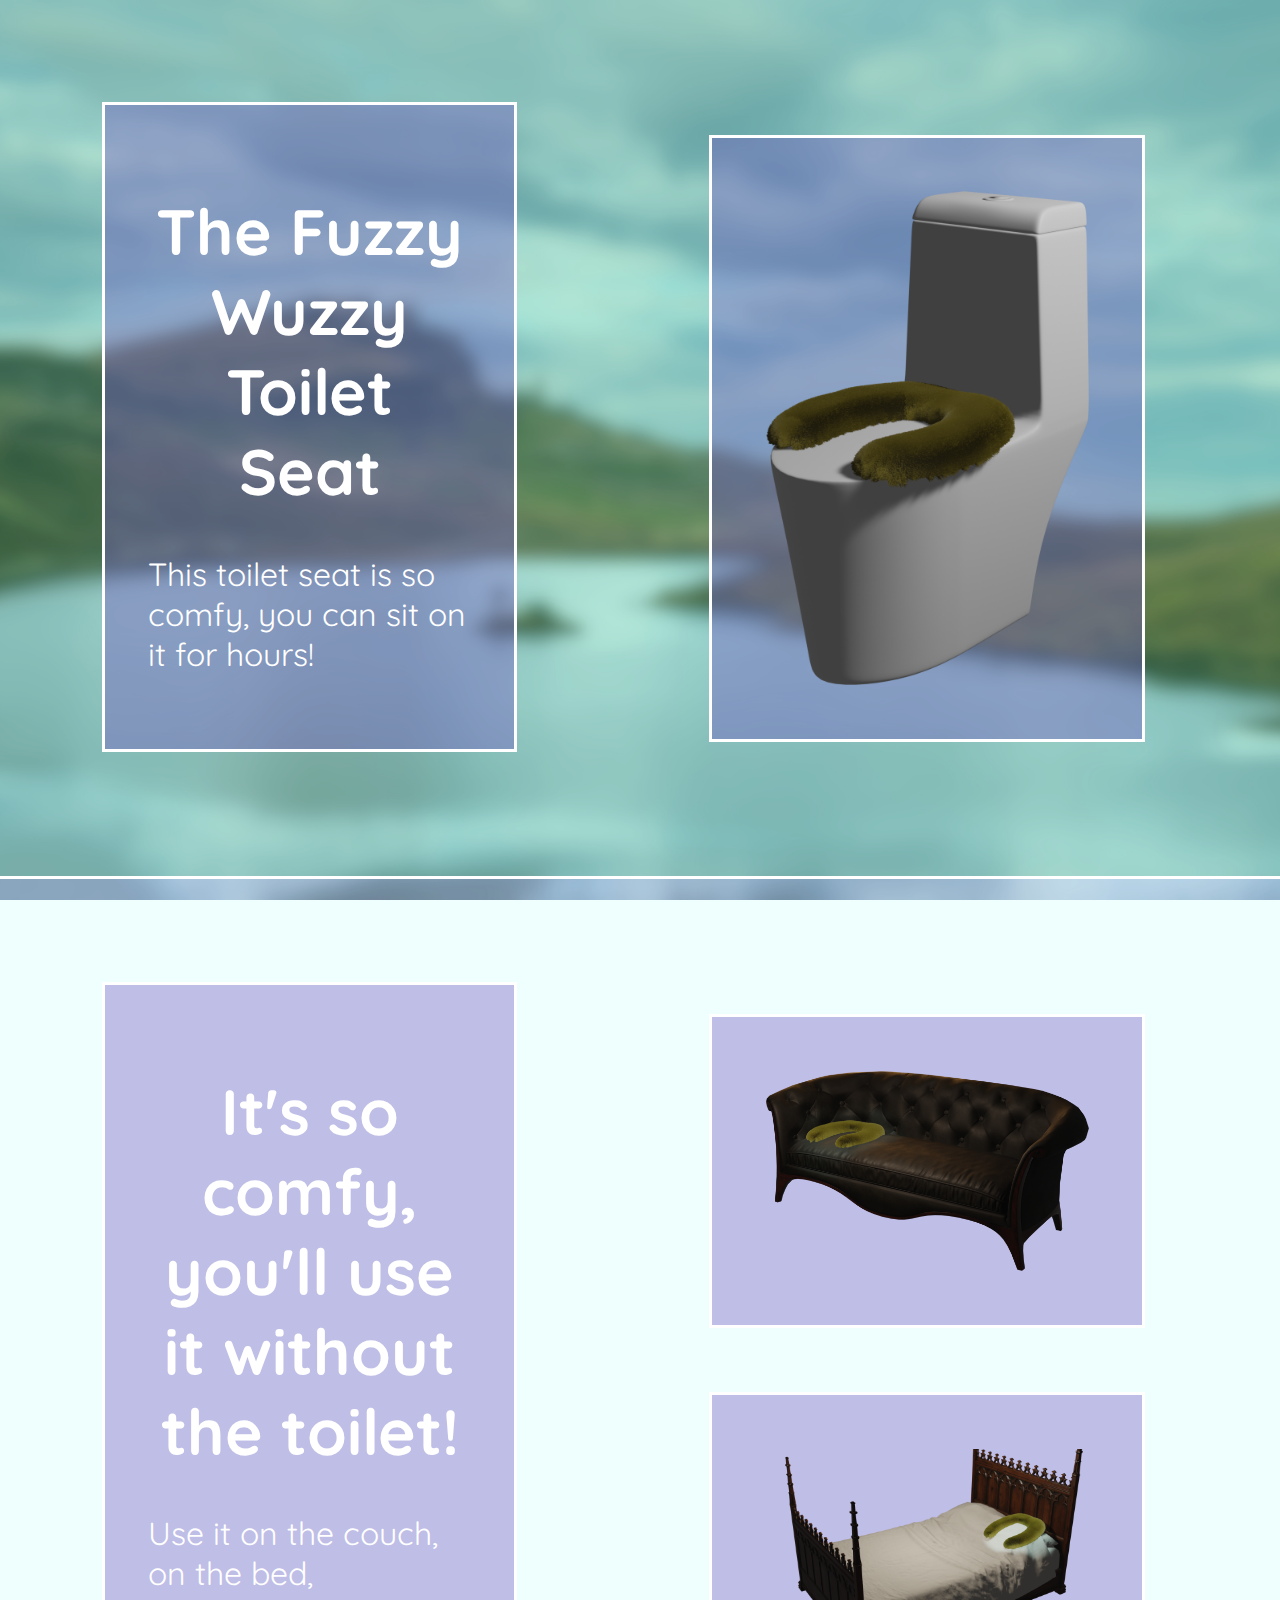
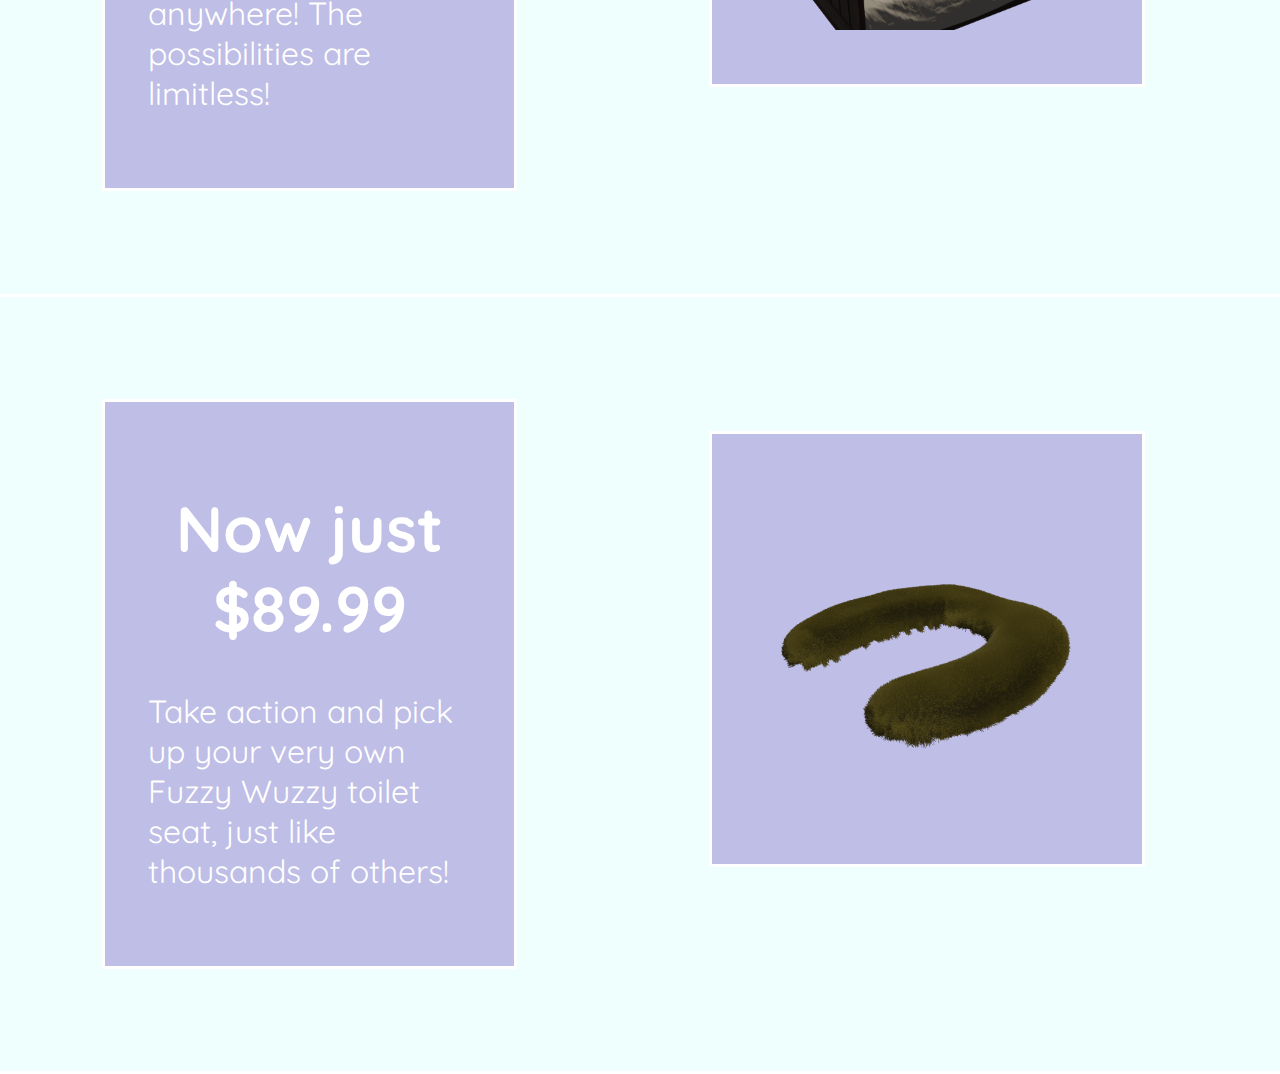
==== index.html @ 862d0af7 "Add files via upload" ====
<!DOCTYPE html>

<head>
    <link rel="stylesheet" href="css/index.css">
    <title>Fuzzy Wuzzy Toilet</title>
    <link rel="icon" type="image/x-icon" href="images/icon.png">
    <meta name = "viewport" content = "width=device-width, minimum-scale=1.0, maximum-scale = 1.0, user-scalable = no">
</head>

<body>
    <div class="section">
        <div class="text">
            <h1>The Fuzzy Wuzzy Toilet Seat</h1>
            <p>
                This toilet seat is so comfy, you can sit on it for hours!
            </p>
        </div>

        <img src="images/toilet.png" alt="fuzzy toilet seat">
    </div>

    <div class="section">
        <div class="text">
            <h1>It's so comfy, you'll use it without the toilet!</h1>
            <p>
                Use it on the couch, on the bed, anywhere! The possibilities are limitless!
            </p>
        </div>

        <img src="images/couch.png" alt="fuzzy toilet seat on couch">
        <img src="images/bed.png" alt="fuzzy toilet seat used as pillow">
    </div>

    <div class="section">
        <div class="text">
            <h1>Now just $89.99</h1>
            <p>
                Take action and pick up your very own Fuzzy Wuzzy toilet seat, just like thousands of others!
            </p>
        </div>

        <img src="images/toilet_seat.png" alt="fuzzy toilet seat on couch">
    </div>
</body>
---- css/index.css ----
@import url('https://fonts.googleapis.com/css2?family=Quicksand:wght@300;400;500;600;700&display=swap');


html { 
    background: url(../images/background.jpg) no-repeat center center fixed; 
    -webkit-background-size: cover;
    -moz-background-size: cover;
    -o-background-size: cover;
    background-size: cover; 
    font-family: 'Quicksand', sans-serif;
    max-zoom: 0;
}

body {
    filter: none;
    padding: 0px;
    margin: 0px;
    color: white;
}

.section {
    margin: 0px;
    padding: 8%;
    background-color: rgba(172, 255, 251, 0.189);
    filter: none;
    overflow: hidden;
    object-fit: contain;
    max-height: 70%;
    border-bottom: 3px solid white;
    transition-duration: 0.5s;
}

.section:hover {
    background-color: rgba(100, 227, 159, 0.358);
    transition-duration: 0.5s;
}

.section .text {
    background-color: rgba(117, 88, 193, 0.388);
    padding: 4%;
    max-width: 30%;
    min-width: 30%;
    float: left;
    display: inline;
    border: 3px solid white;
    transition-duration: 0.3s;
}

.section .text:hover {
    transition-duration: 0.3s;
    background-color: rgba(117, 88, 193, 0.5);
}

.section .text h1 {
    text-align: center;
    font-size: 400%;
    font-weight: 700;
}

.section .text p {
    font-size: 200%;
}

.section img {
    background-color: rgba(117, 88, 193, 0.388);
    max-width: 30%;
    object-fit:contain;
    padding: 5%;
    position: relative;
    float: right;
    display: inline;
    border: 3px solid white;
    margin: 3%;
    transition-duration: 0.3s;
}

.section img:hover {
    transition-duration: 0.3s;
    background-color: rgba(117, 88, 193, 0.5);
}
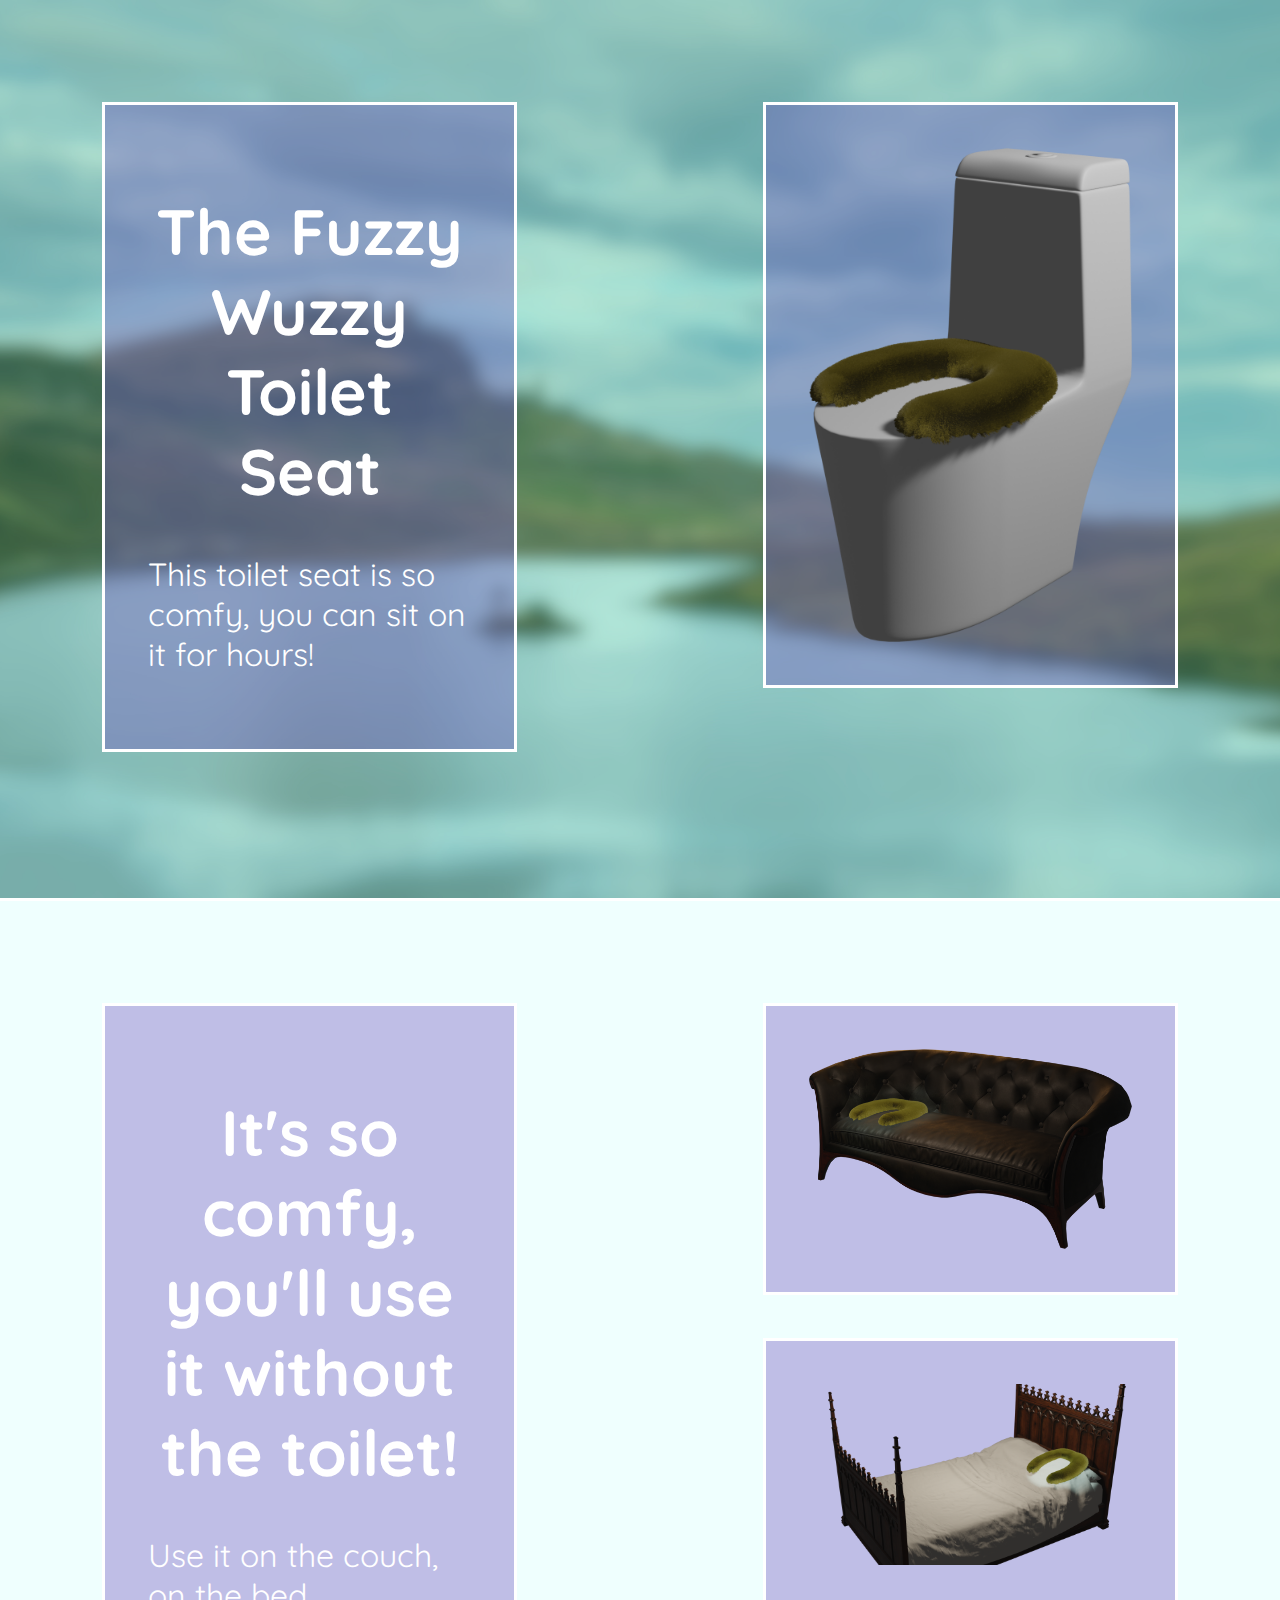
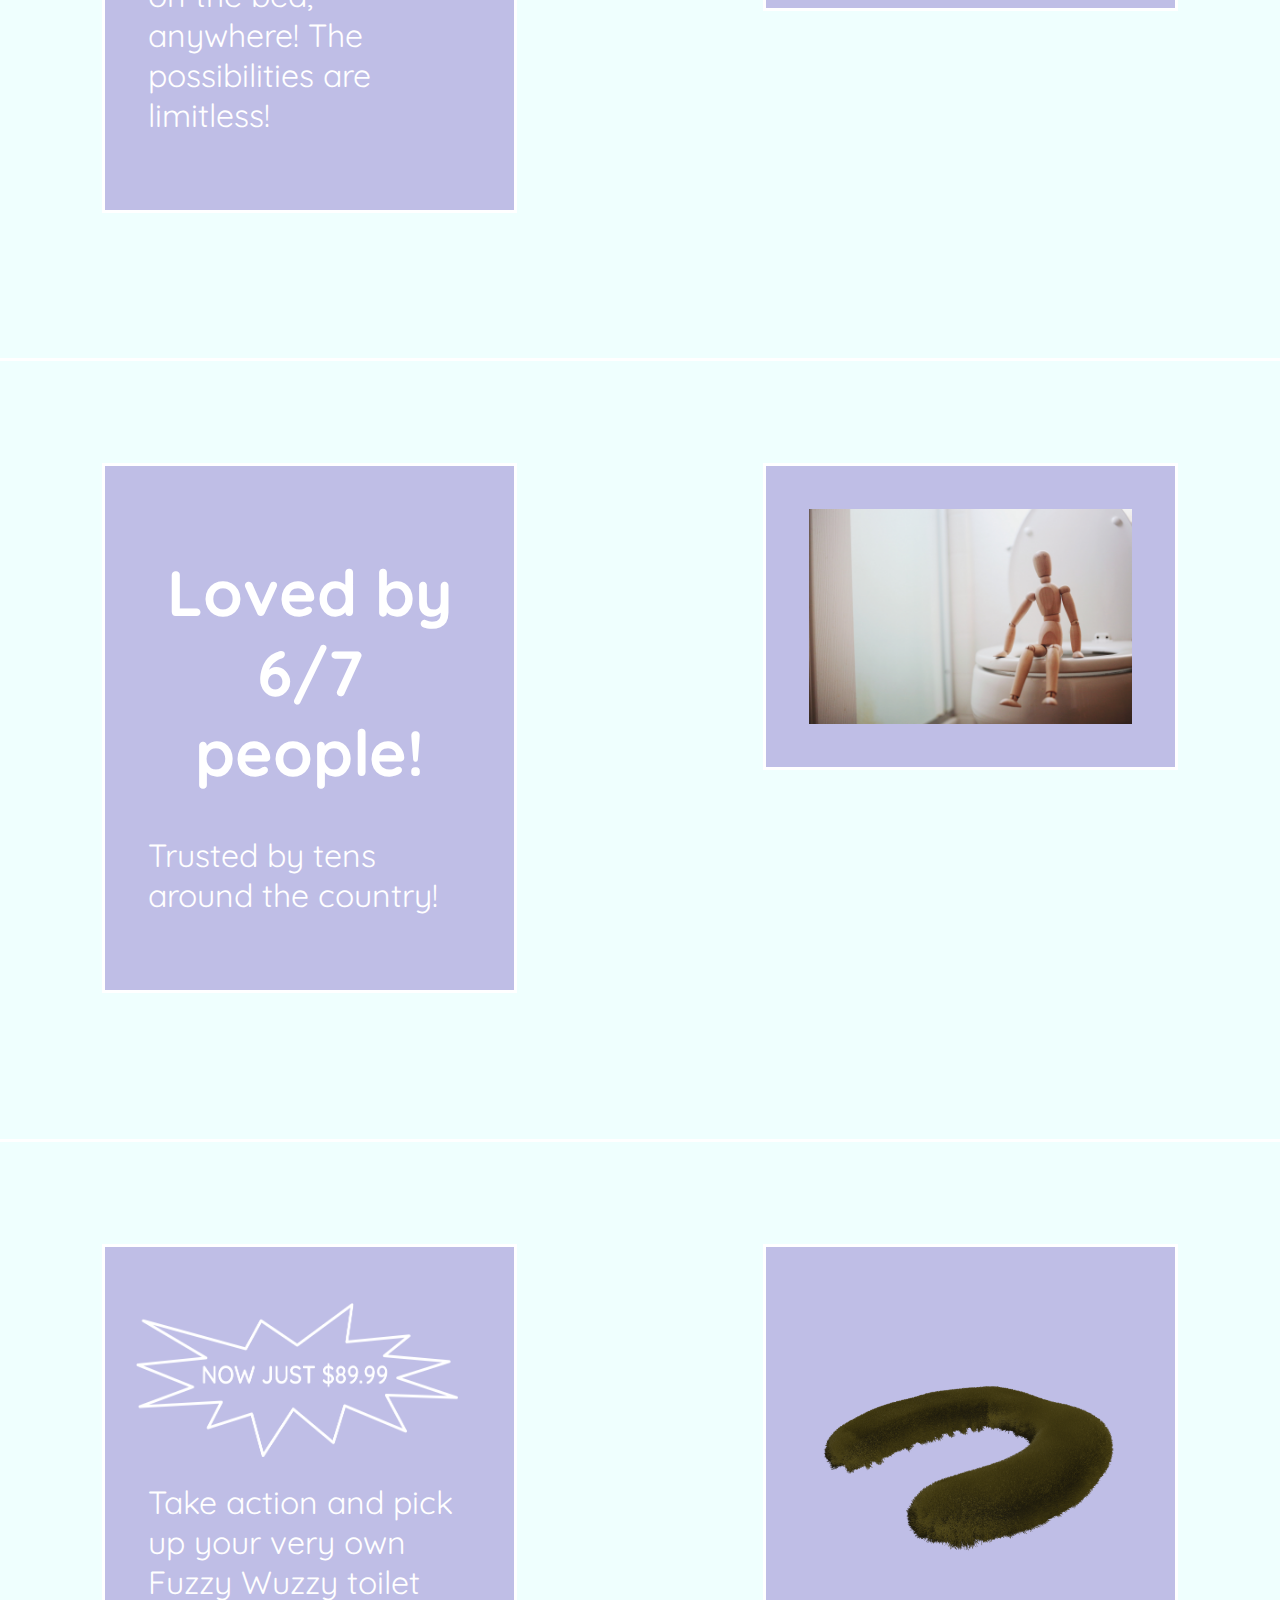
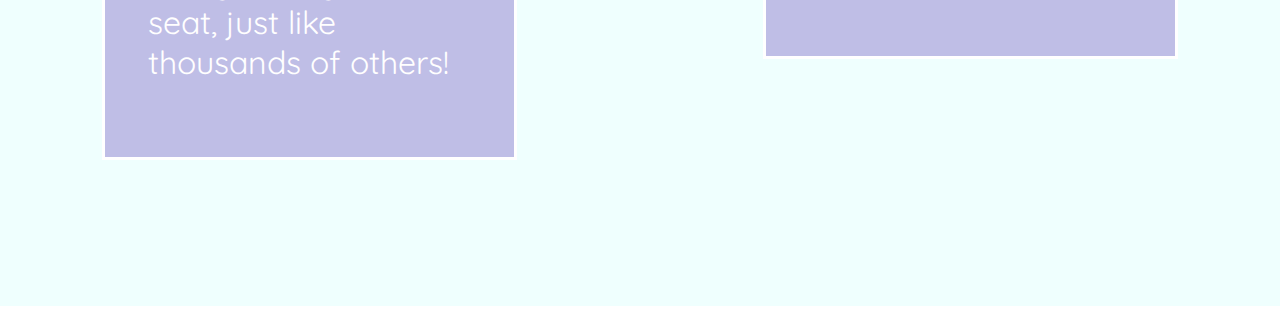
==== commit 95cfe403: "Add files via upload" ====
--- a/index.html
+++ b/index.html
@@ -33,7 +33,18 @@
 
     <div class="section">
         <div class="text">
-            <h1>Now just $89.99</h1>
+            <h1>Loved by 6/7 people!</h1>
+            <p>
+                Trusted by tens around the country!
+            </p>
+            
+        </div>
+        <img src="images/stock_toilet.jpg" alt="missing img">
+    </div>
+
+    <div class="section">
+        <div class="text">
+            <img src="images/price.png" alt="price">
             <p>
                 Take action and pick up your very own Fuzzy Wuzzy toilet seat, just like thousands of others!
             </p>
--- a/css/index.css
+++ b/css/index.css
@@ -44,11 +44,22 @@
     display: inline;
     border: 3px solid white;
     transition-duration: 0.3s;
+    margin-bottom: 4%;
 }
 
 .section .text:hover {
     transition-duration: 0.3s;
     background-color: rgba(117, 88, 193, 0.5);
+}
+
+.section .text img {
+    min-width: 100%;
+    display:block;
+    border:none;
+    background: none;
+}
+.section .text img:hover {
+    background: none;
 }
 
 .section .text h1 {
@@ -65,12 +76,12 @@
     background-color: rgba(117, 88, 193, 0.388);
     max-width: 30%;
     object-fit:contain;
-    padding: 5%;
+    padding: 4%;
     position: relative;
     float: right;
     display: inline;
     border: 3px solid white;
-    margin: 3%;
+    margin-bottom: 4%;
     transition-duration: 0.3s;
 }
 
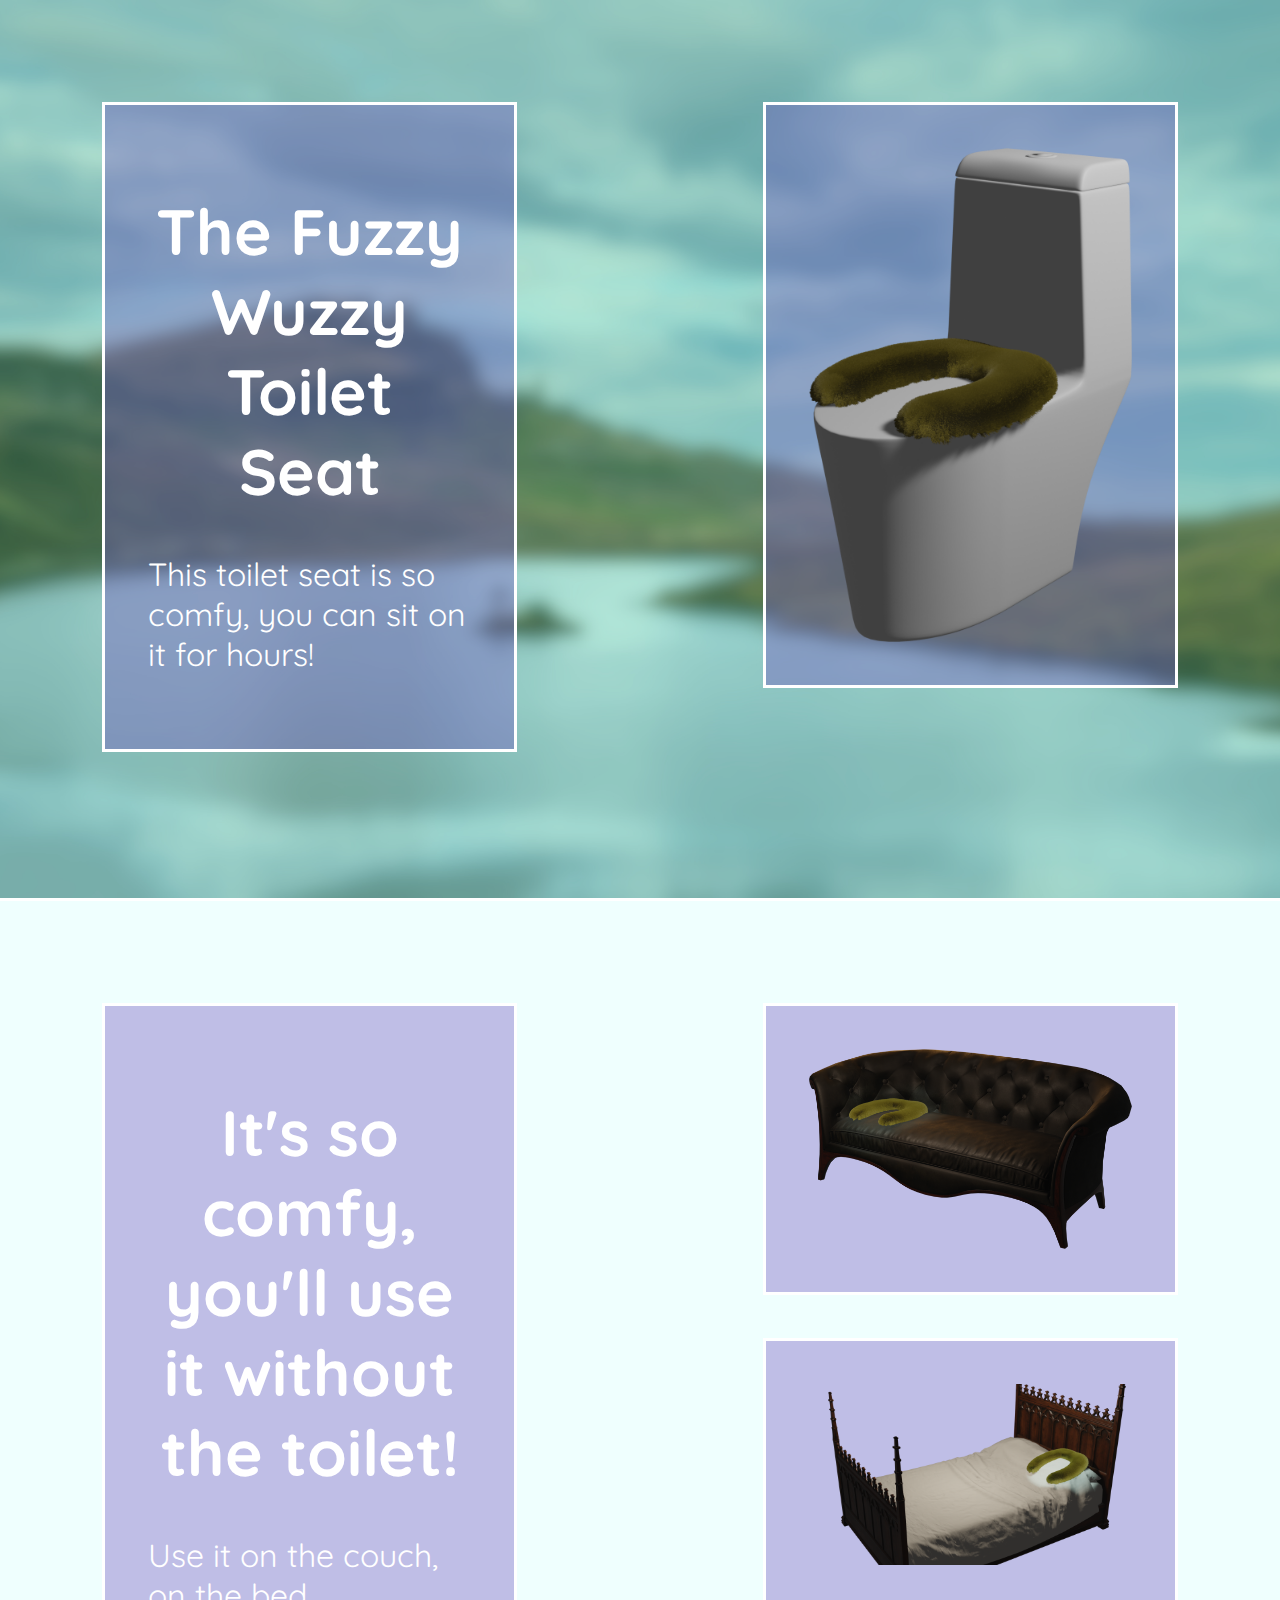
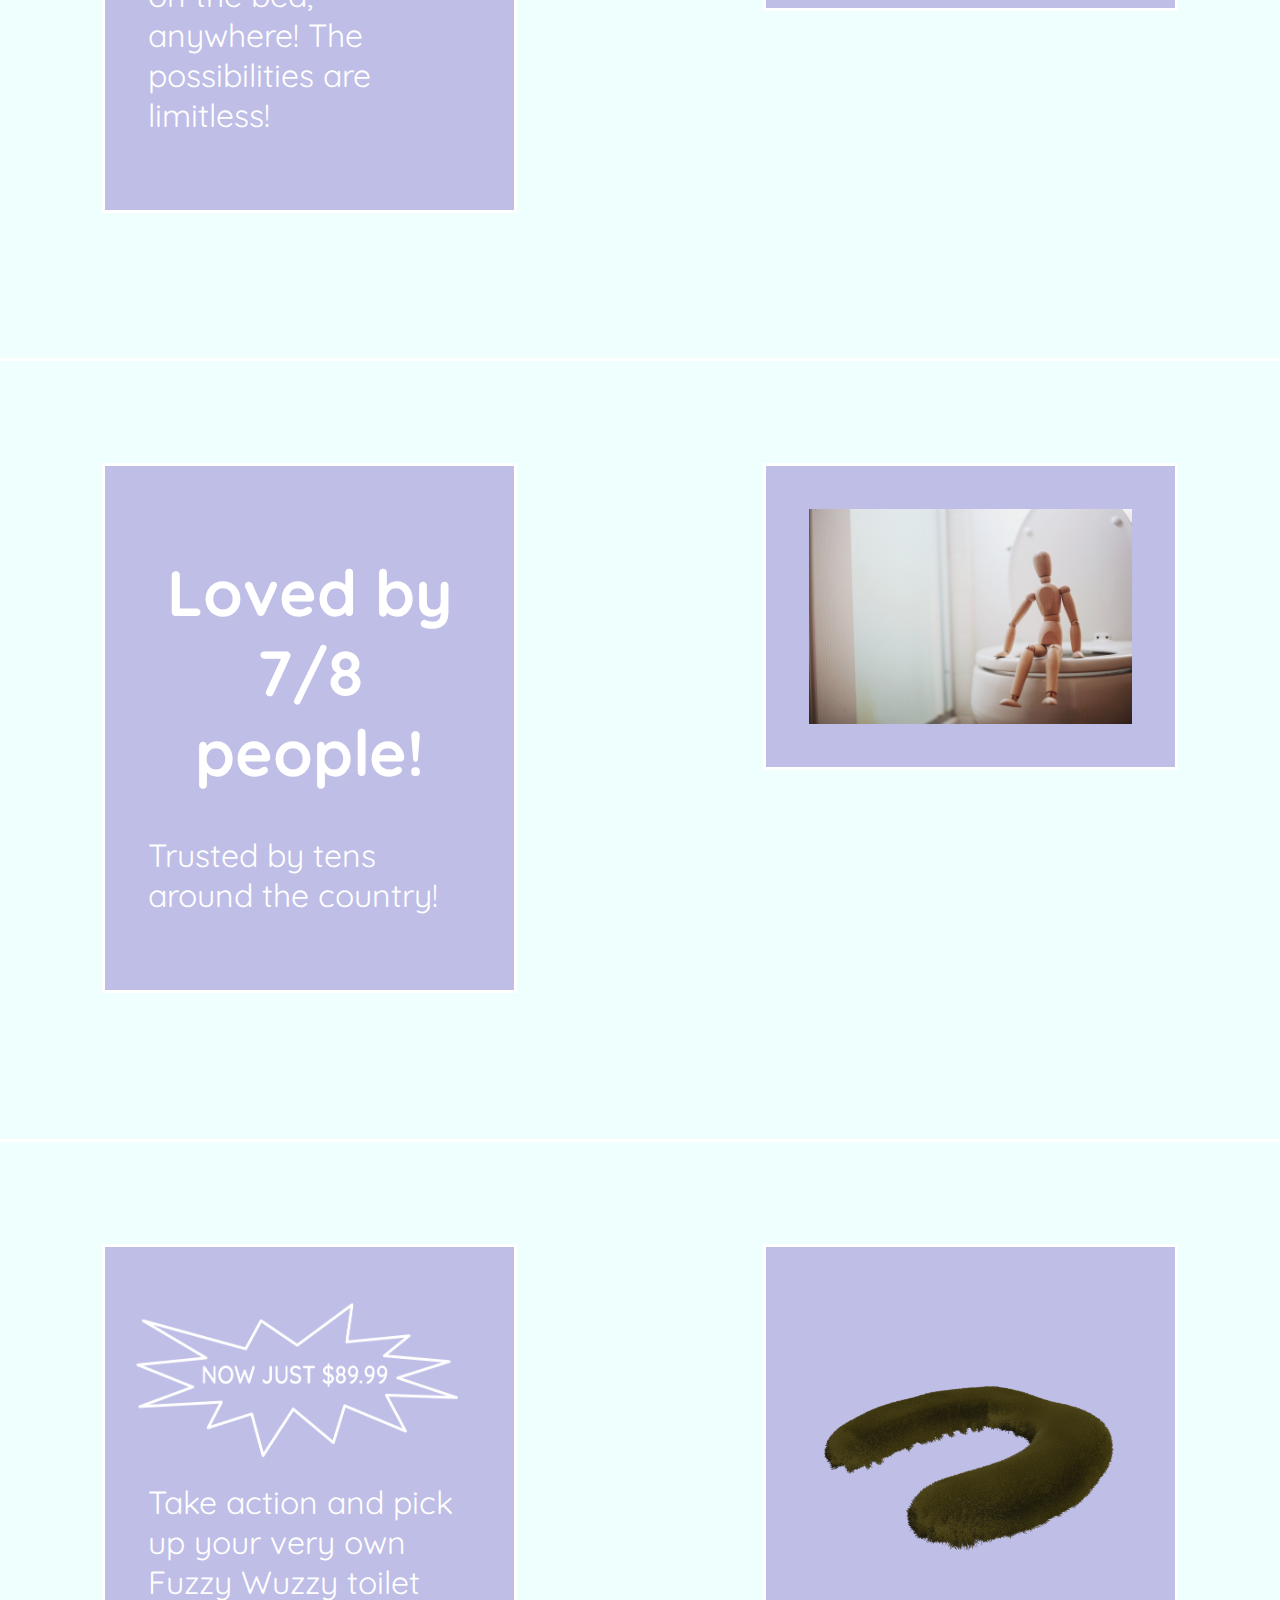
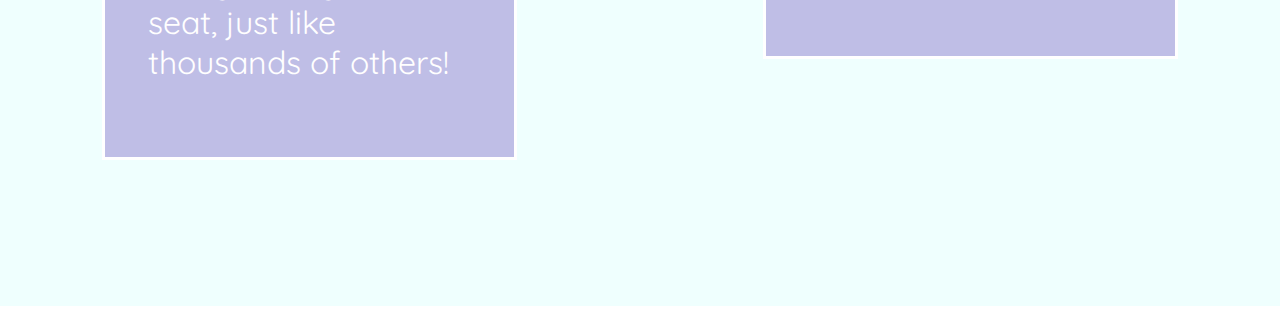
==== commit c05781d7: "Update index.html" ====
--- a/index.html
+++ b/index.html
@@ -33,7 +33,7 @@
 
     <div class="section">
         <div class="text">
-            <h1>Loved by 6/7 people!</h1>
+            <h1>Loved by 7/8 people!</h1>
             <p>
                 Trusted by tens around the country!
             </p>
@@ -52,4 +52,4 @@
 
         <img src="images/toilet_seat.png" alt="fuzzy toilet seat on couch">
     </div>
-</body>+</body>
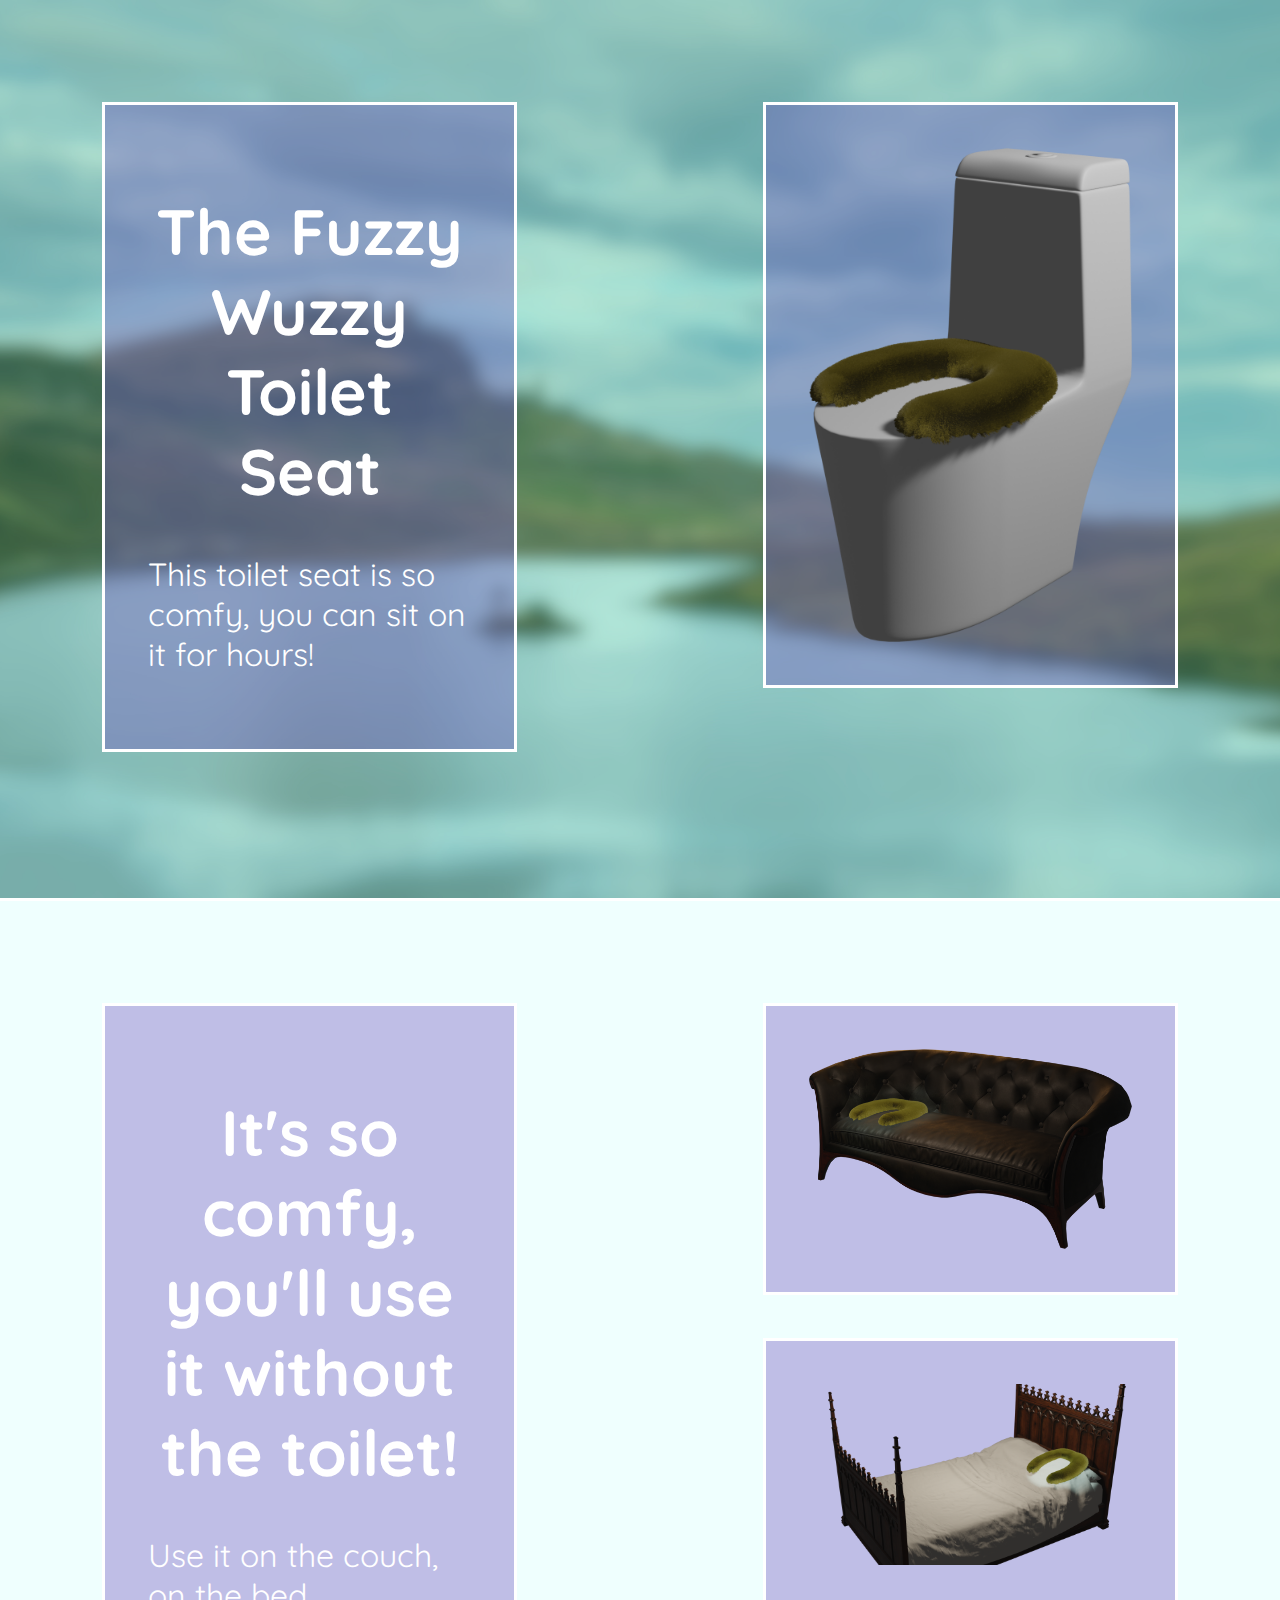
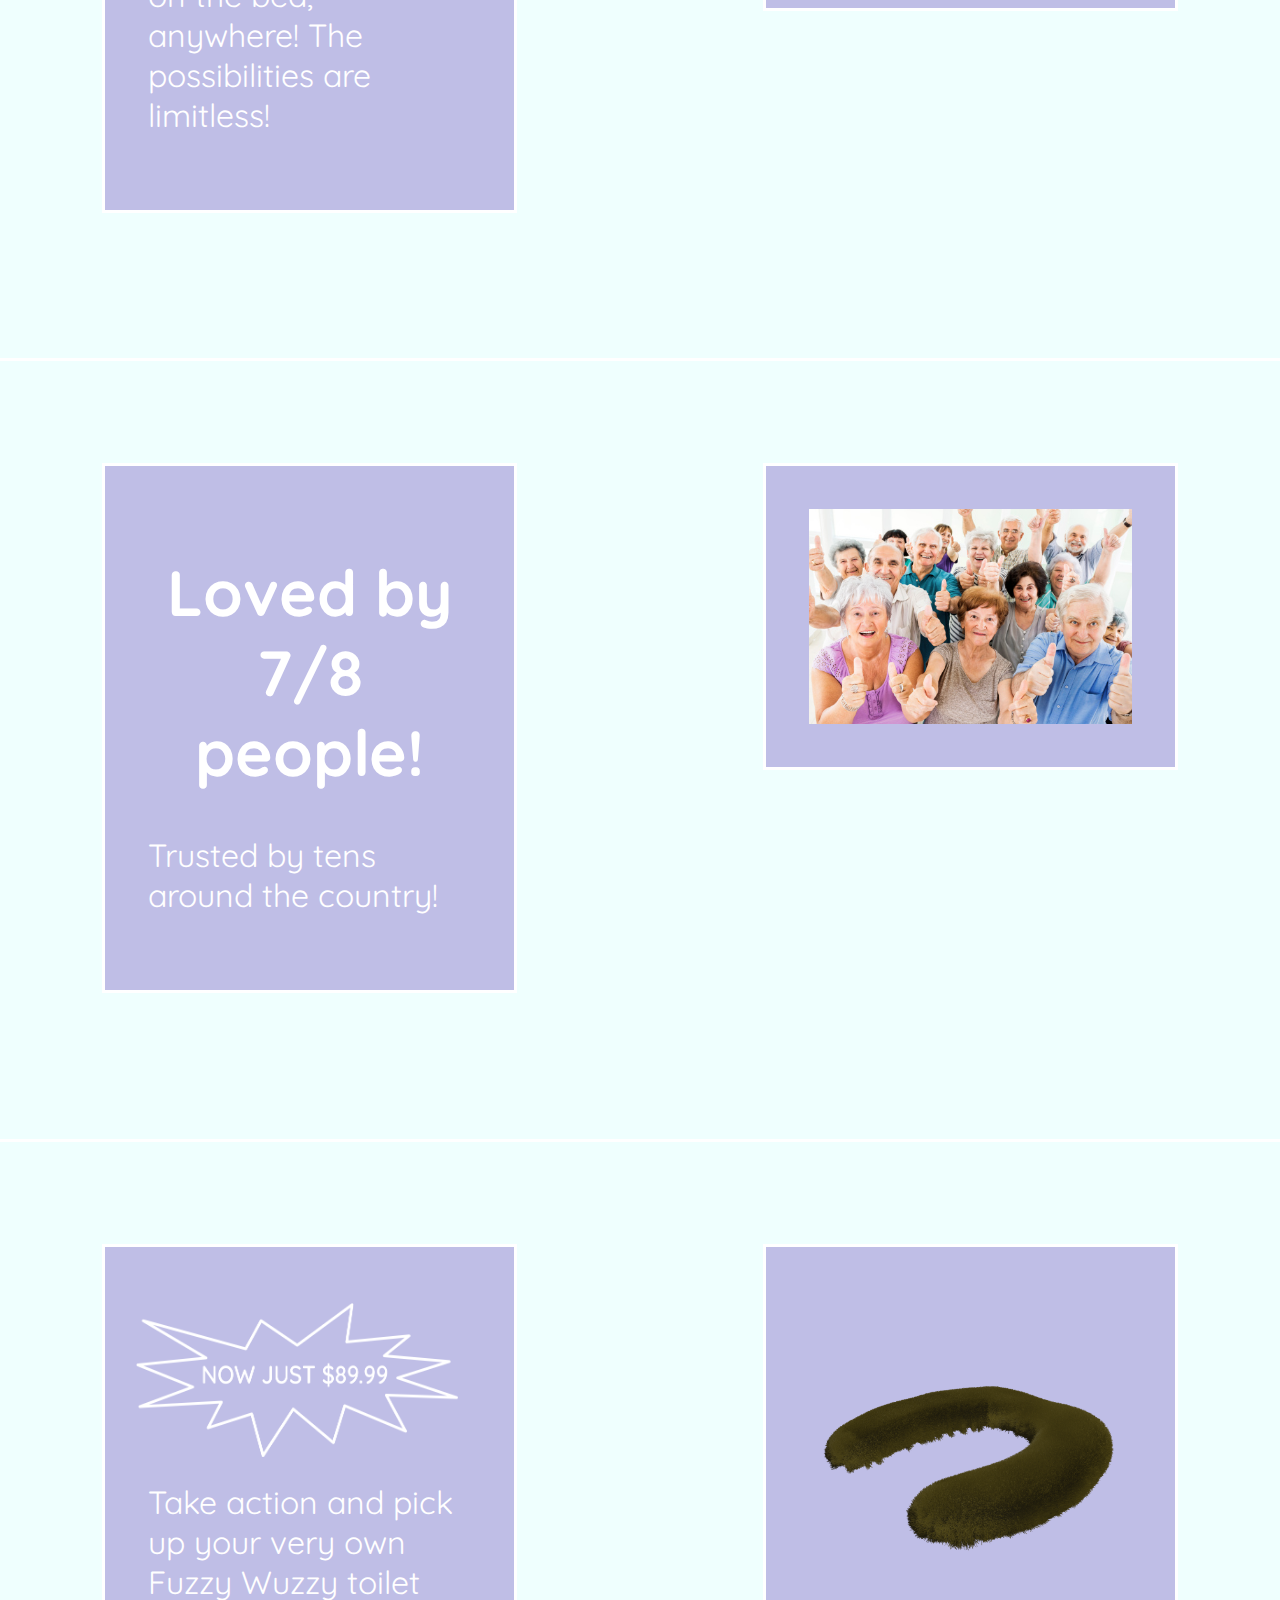
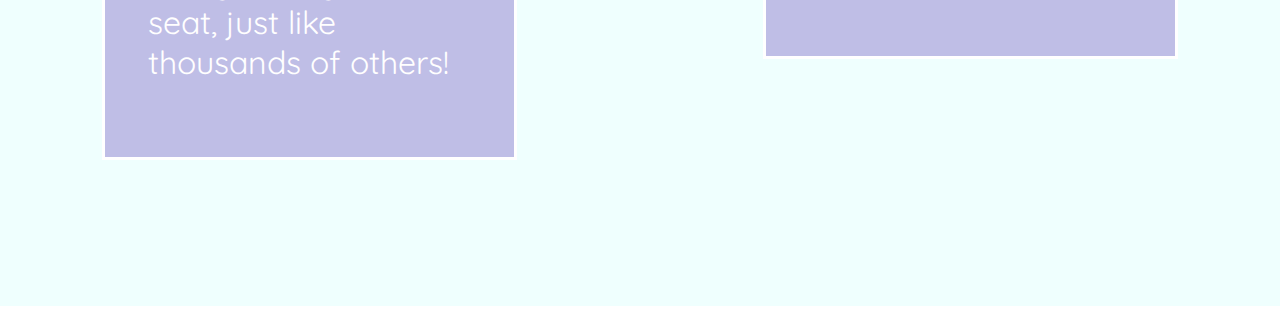
==== commit 5e0c685e: "Added old people" ====
--- a/index.html
+++ b/index.html
@@ -39,7 +39,7 @@
             </p>
             
         </div>
-        <img src="images/stock_toilet.jpg" alt="missing img">
+        <img src="images/ugly_oldies.jpg" alt="missing img">
     </div>
 
     <div class="section">
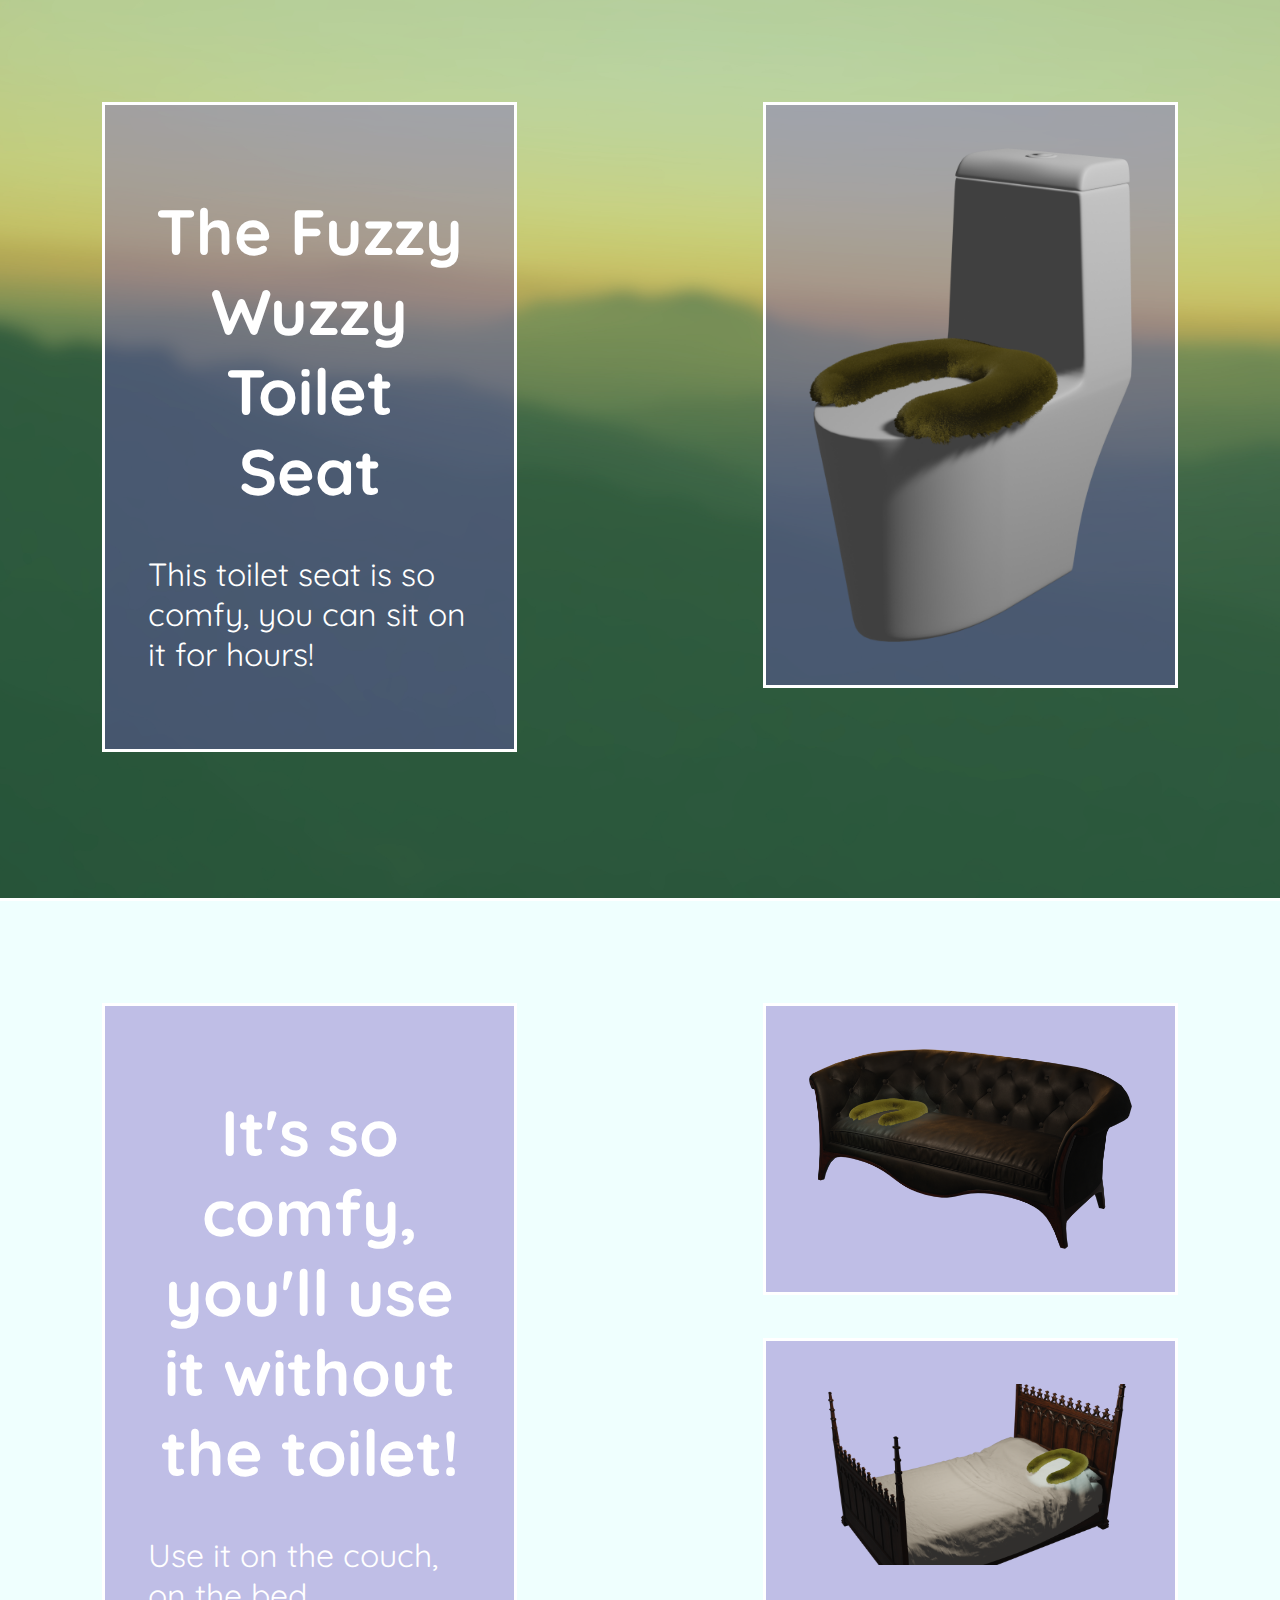
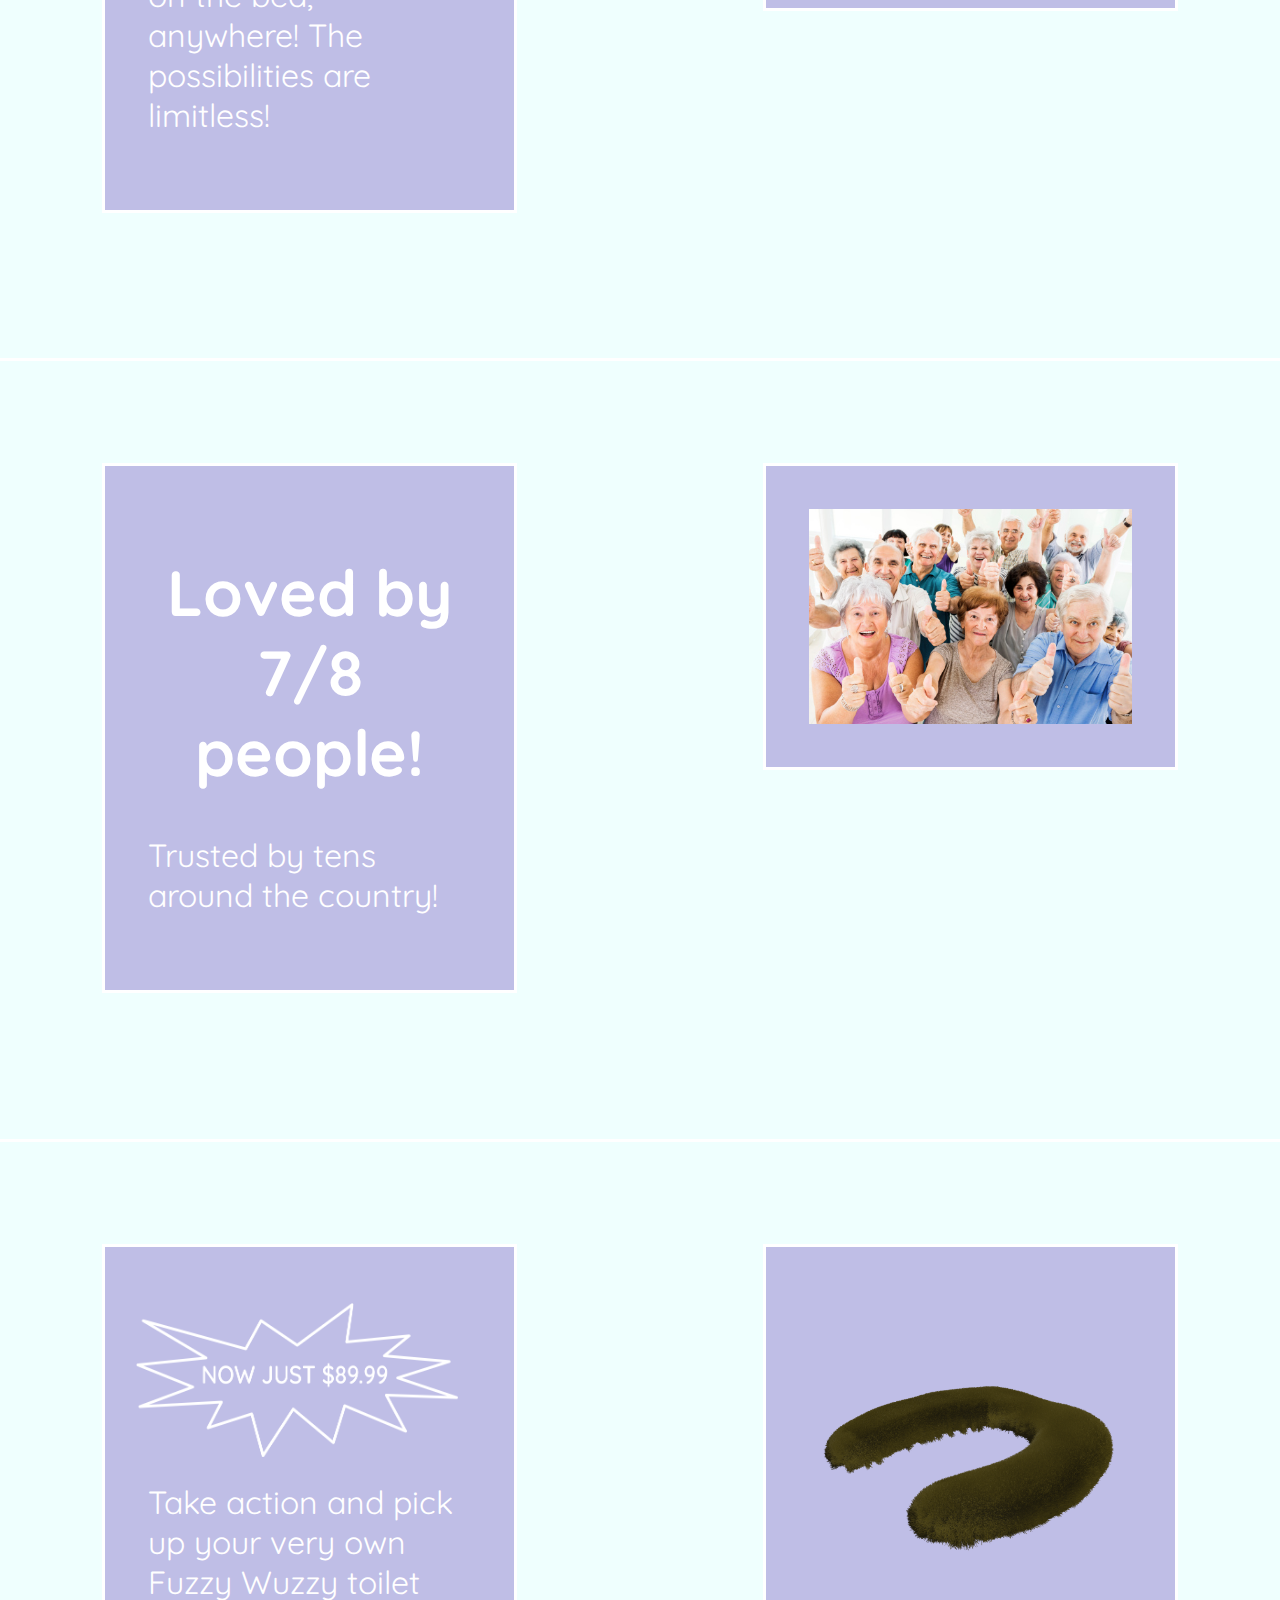
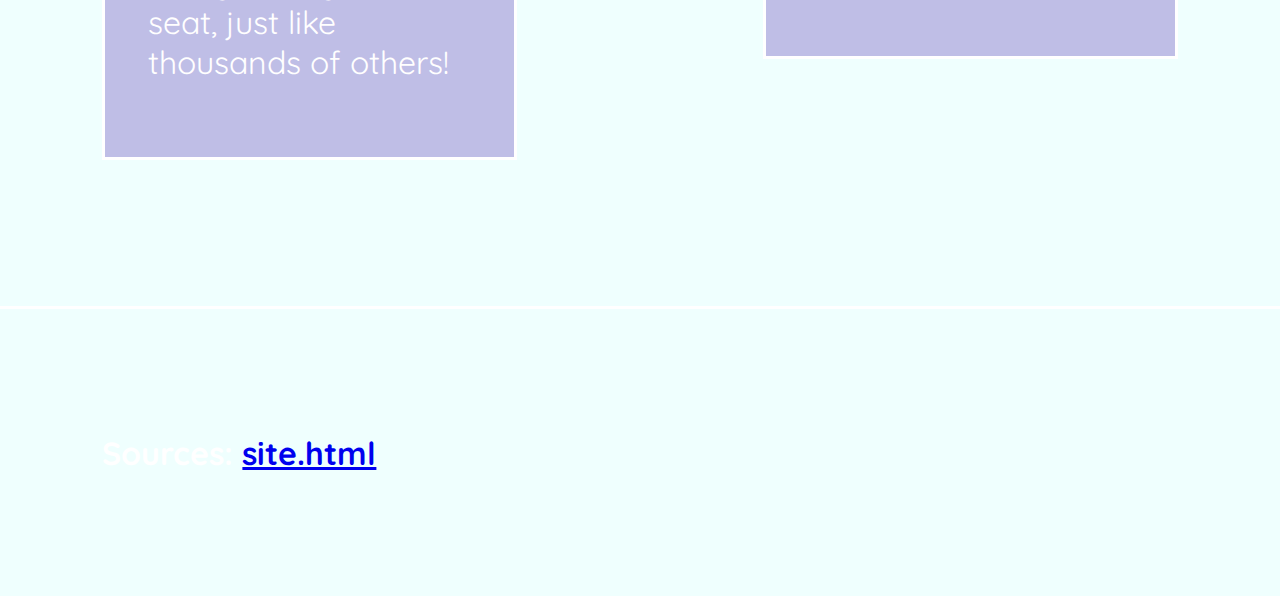
==== commit 4f81674b: "added sources" ====
--- a/index.html
+++ b/index.html
@@ -52,4 +52,8 @@
 
         <img src="images/toilet_seat.png" alt="fuzzy toilet seat on couch">
     </div>
+
+    <div class="section">
+        <h1>Sources: <a href="index.html">site.html</a></h1>
+    </div>
 </body>
